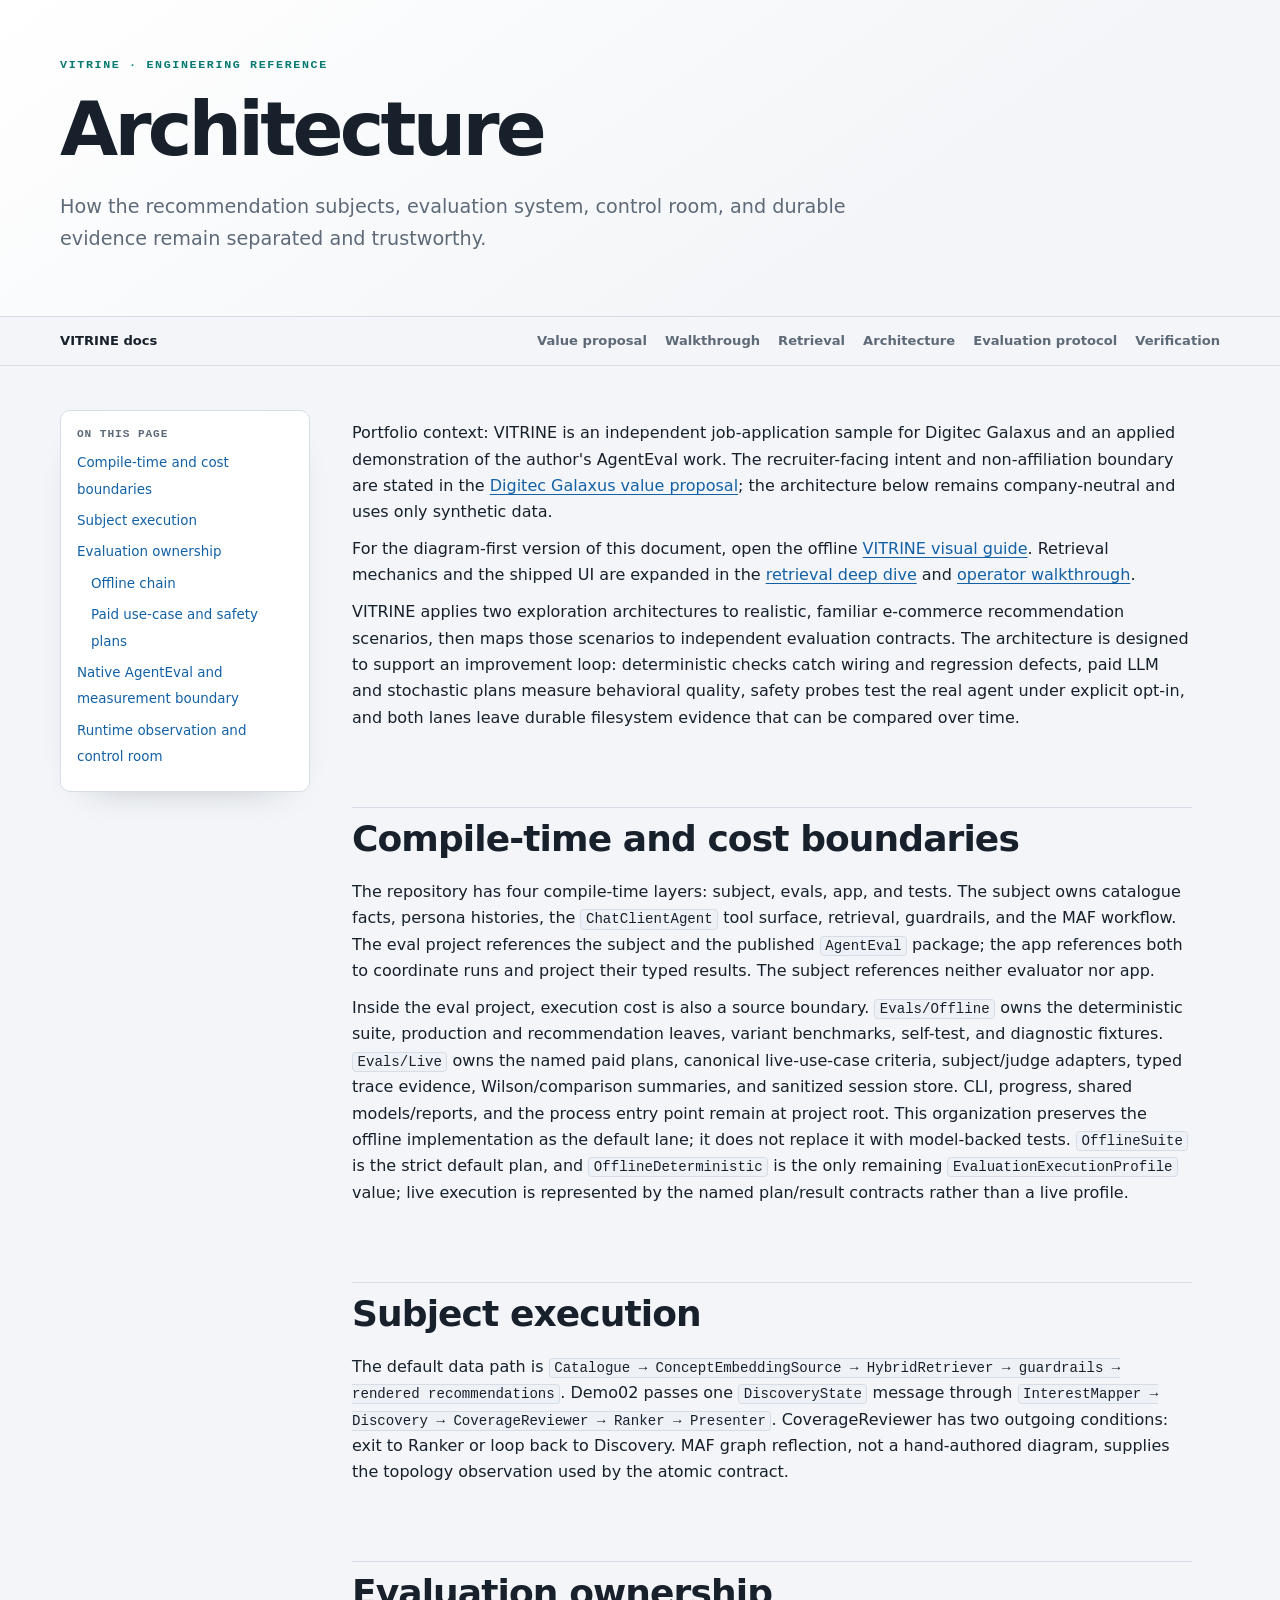
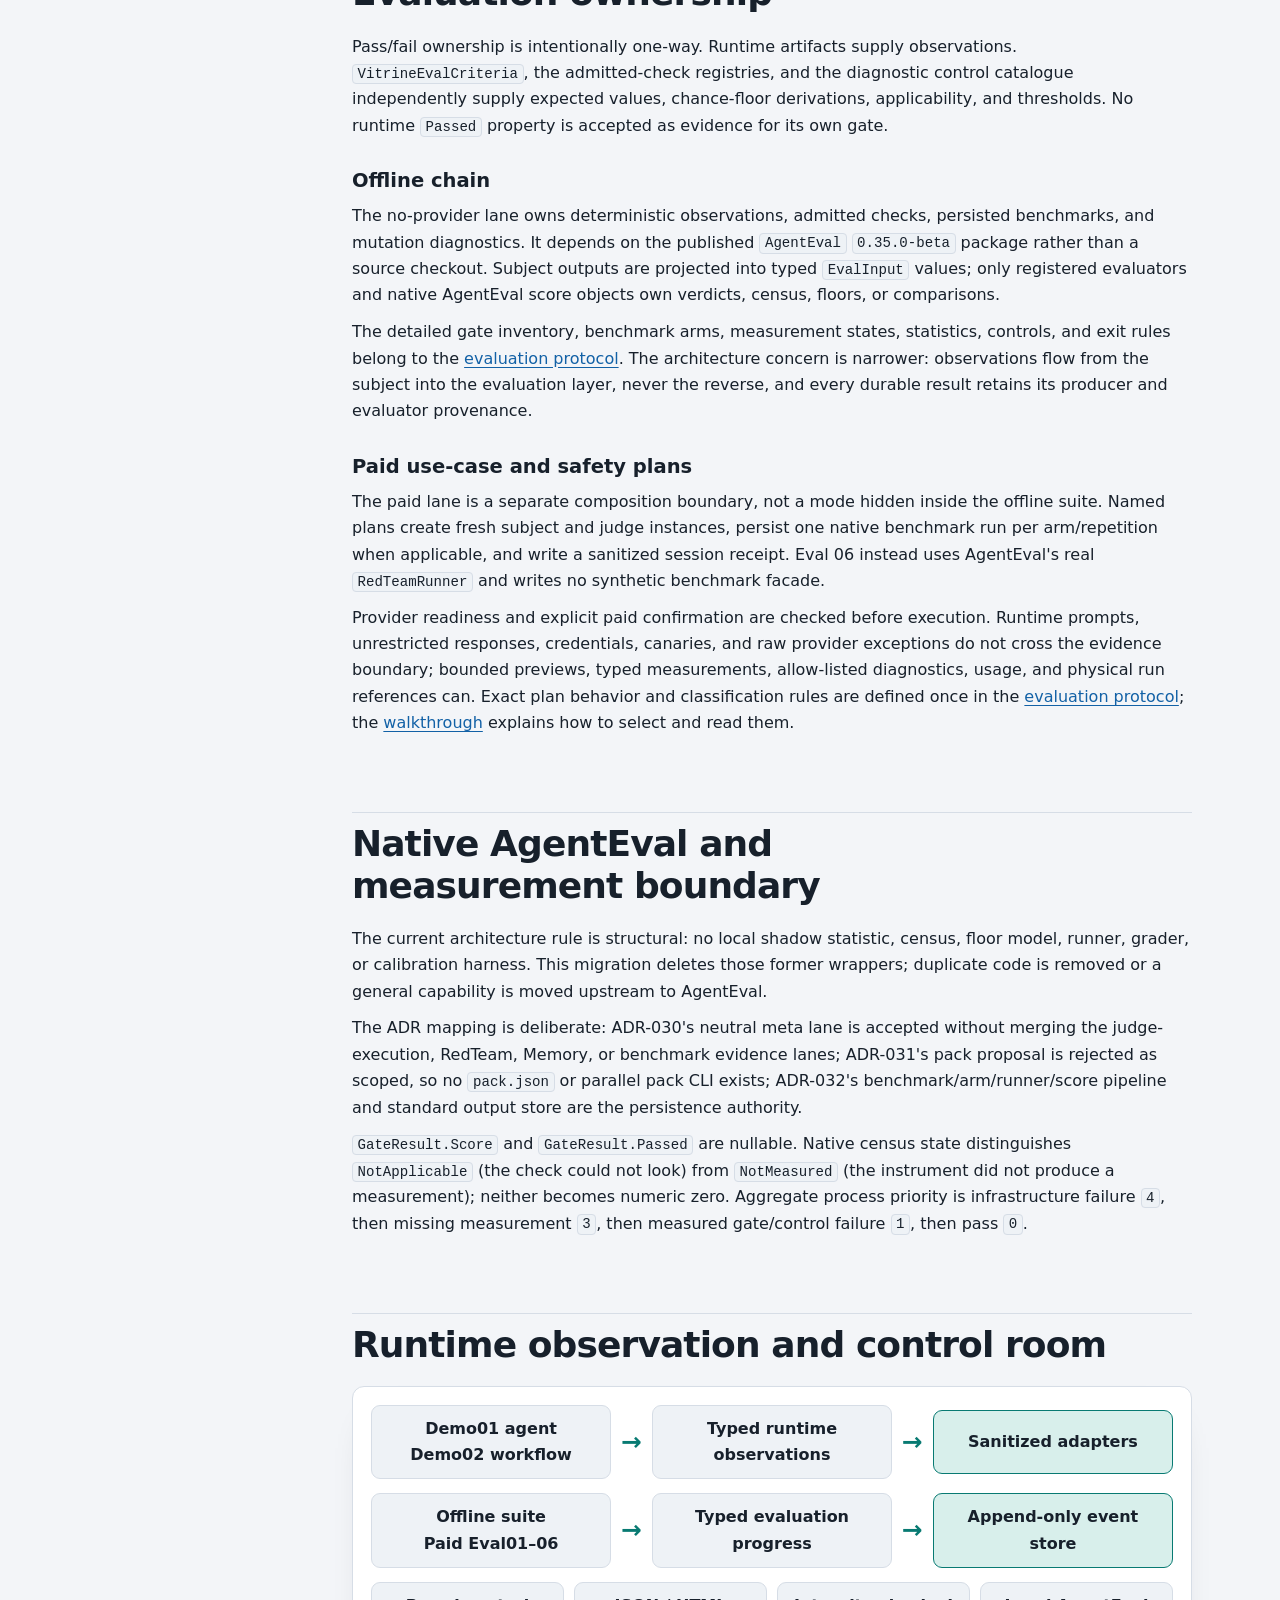
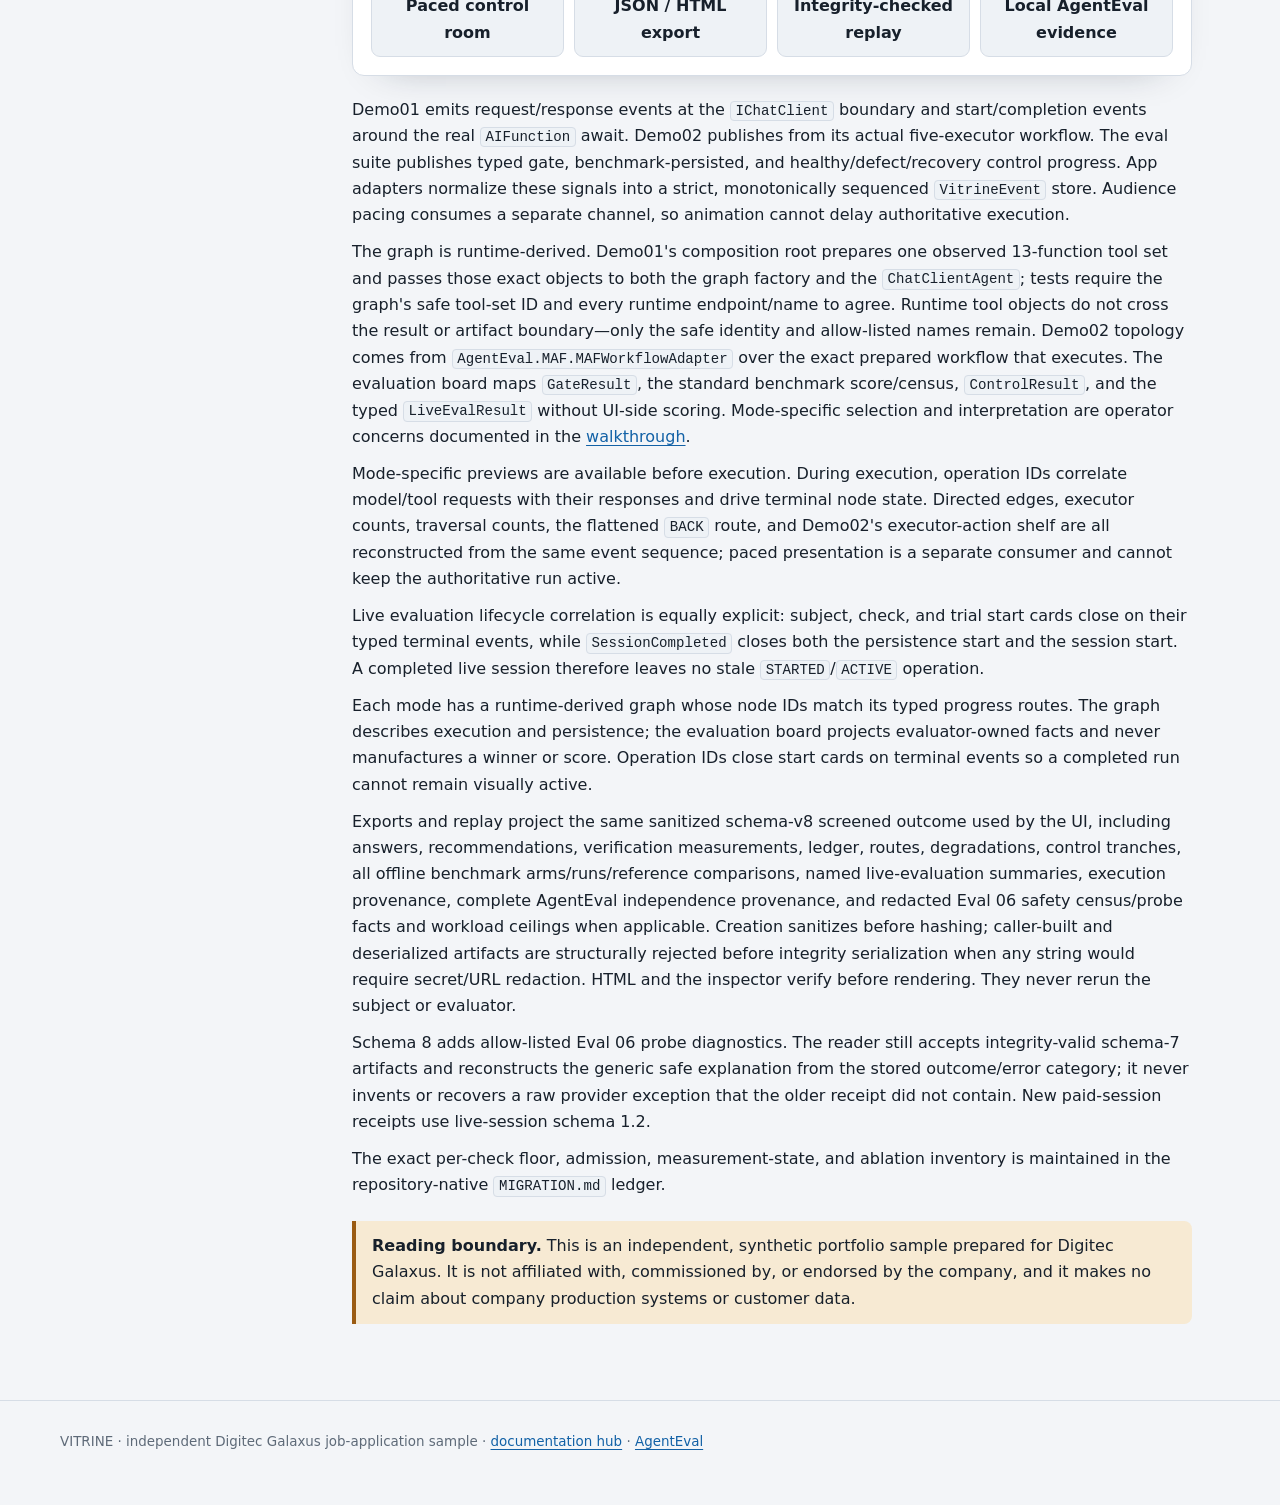
==== docs/Vitrine-Architecture.html @ ef1398a2 "Initial public release: VITRINE" ====
<!doctype html>
<html lang="en">
<head>
  <meta charset="utf-8">
  <meta name="viewport" content="width=device-width, initial-scale=1">
  <meta name="color-scheme" content="light dark">
  <meta name="description" content="VITRINE architecture: system
ownership, runtime data flow, evaluation boundaries, graph provenance,
persistence, replay, and security.">
  <title>Architecture · VITRINE</title>
  <link rel="stylesheet" href="assets/vitrine-doc-page.css">
</head>
<body>
<a class="skip" href="#content">Skip to content</a>
<header class="hero"><div class="wrap">
  <div class="eyebrow">VITRINE · Engineering reference</div>
  <h1>Architecture</h1>
  <p class="lead">How the recommendation subjects, evaluation system,
control room, and durable evidence remain separated and trustworthy.</p>
</div></header>
<nav class="topnav" aria-label="VITRINE documentation">
  <div class="wrap">
    <a href="index.html">VITRINE docs</a>
    <a href="Vitrine-Digitec-Galaxus-Value-Proposal.html">Value proposal</a>
    <a href="Vitrine-Walkthrough.html">Walkthrough</a>
    <a href="Vitrine-Retrieval-Deep-Dive.html">Retrieval</a>
    <a href="Vitrine-Architecture.html">Architecture</a>
    <a href="Vitrine-Evaluation-Protocol.html">Evaluation protocol</a>
    <a href="Vitrine-Verification.html">Verification</a>
  </div>
</nav>
<main id="content" class="doc-shell">
<aside class="toc" aria-label="On this page"><strong>On this page</strong><ul>
<li><a href="#compile-time-and-cost-boundaries"
id="toc-compile-time-and-cost-boundaries">Compile-time and cost
boundaries</a></li>
<li><a href="#subject-execution" id="toc-subject-execution">Subject
execution</a></li>
<li><a href="#evaluation-ownership"
id="toc-evaluation-ownership">Evaluation ownership</a>
<ul>
<li><a href="#offline-chain" id="toc-offline-chain">Offline
chain</a></li>
<li><a href="#paid-use-case-and-safety-plans"
id="toc-paid-use-case-and-safety-plans">Paid use-case and safety
plans</a></li>
</ul></li>
<li><a href="#native-agenteval-and-measurement-boundary"
id="toc-native-agenteval-and-measurement-boundary">Native AgentEval and
measurement boundary</a></li>
<li><a href="#runtime-observation-and-control-room"
id="toc-runtime-observation-and-control-room">Runtime observation and
control room</a></li>
</ul></aside>
<article class="prose">
<!-- SPDX-License-Identifier: MIT -->

<p>Portfolio context: VITRINE is an independent job-application sample
for Digitec Galaxus and an applied demonstration of the author's
AgentEval work. The recruiter-facing intent and non-affiliation boundary
are stated in the <a
href="Vitrine-Digitec-Galaxus-Value-Proposal.html">Digitec Galaxus value
proposal</a>; the architecture below remains company-neutral and uses
only synthetic data.</p>
<p>For the diagram-first version of this document, open the offline <a
href="index.html">VITRINE visual guide</a>. Retrieval mechanics and the
shipped UI are expanded in the <a
href="Vitrine-Retrieval-Deep-Dive.html">retrieval deep dive</a> and <a
href="Vitrine-Walkthrough.html#reading">operator walkthrough</a>.</p>
<p>VITRINE applies two exploration architectures to realistic, familiar
e-commerce recommendation scenarios, then maps those scenarios to
independent evaluation contracts. The architecture is designed to
support an improvement loop: deterministic checks catch wiring and
regression defects, paid LLM and stochastic plans measure behavioral
quality, safety probes test the real agent under explicit opt-in, and
both lanes leave durable filesystem evidence that can be compared over
time.</p>
<h2 id="compile-time-and-cost-boundaries">Compile-time and cost
boundaries</h2>
<p>The repository has four compile-time layers: subject, evals, app, and
tests. The subject owns catalogue facts, persona histories, the
<code>ChatClientAgent</code> tool surface, retrieval, guardrails, and
the MAF workflow. The eval project references the subject and the
published <code>AgentEval</code> package; the app references both to
coordinate runs and project their typed results. The subject references
neither evaluator nor app.</p>
<p>Inside the eval project, execution cost is also a source boundary.
<code>Evals/Offline</code> owns the deterministic suite, production and
recommendation leaves, variant benchmarks, self-test, and diagnostic
fixtures. <code>Evals/Live</code> owns the named paid plans, canonical
live-use-case criteria, subject/judge adapters, typed trace evidence,
Wilson/comparison summaries, and sanitized session store. CLI, progress,
shared models/reports, and the process entry point remain at project
root. This organization preserves the offline implementation as the
default lane; it does not replace it with model-backed tests.
<code>OfflineSuite</code> is the strict default plan, and
<code>OfflineDeterministic</code> is the only remaining
<code>EvaluationExecutionProfile</code> value; live execution is
represented by the named plan/result contracts rather than a live
profile.</p>
<h2 id="subject-execution">Subject execution</h2>
<p>The default data path is
<code>Catalogue → ConceptEmbeddingSource → HybridRetriever → guardrails → rendered recommendations</code>.
Demo02 passes one <code>DiscoveryState</code> message through
<code>InterestMapper → Discovery → CoverageReviewer → Ranker → Presenter</code>.
CoverageReviewer has two outgoing conditions: exit to Ranker or loop
back to Discovery. MAF graph reflection, not a hand-authored diagram,
supplies the topology observation used by the atomic contract.</p>
<h2 id="evaluation-ownership">Evaluation ownership</h2>
<p>Pass/fail ownership is intentionally one-way. Runtime artifacts
supply observations. <code>VitrineEvalCriteria</code>, the
admitted-check registries, and the diagnostic control catalogue
independently supply expected values, chance-floor derivations,
applicability, and thresholds. No runtime <code>Passed</code> property
is accepted as evidence for its own gate.</p>
<h3 id="offline-chain">Offline chain</h3>
  <p>The no-provider lane owns deterministic observations, admitted checks,
  persisted benchmarks, and mutation diagnostics. It depends on the
  published <code>AgentEval</code> <code>0.35.0-beta</code> package rather
  than a source checkout. Subject outputs are projected into typed
  <code>EvalInput</code> values; only registered evaluators and native
  AgentEval score objects own verdicts, census, floors, or comparisons.</p>
  <p>The detailed gate inventory, benchmark arms, measurement states,
  statistics, controls, and exit rules belong to the <a
  href="Vitrine-Evaluation-Protocol.html#offline-suite">evaluation
  protocol</a>. The architecture concern is narrower: observations flow
  from the subject into the evaluation layer, never the reverse, and every
  durable result retains its producer and evaluator provenance.</p>
<h3 id="paid-use-case-and-safety-plans">Paid use-case and safety
plans</h3>
  <p>The paid lane is a separate composition boundary, not a mode hidden
  inside the offline suite. Named plans create fresh subject and judge
  instances, persist one native benchmark run per arm/repetition when
  applicable, and write a sanitized session receipt. Eval 06 instead uses
  AgentEval's real <code>RedTeamRunner</code> and writes no synthetic
  benchmark facade.</p>
  <p>Provider readiness and explicit paid confirmation are checked before
  execution. Runtime prompts, unrestricted responses, credentials,
  canaries, and raw provider exceptions do not cross the evidence boundary;
  bounded previews, typed measurements, allow-listed diagnostics, usage,
  and physical run references can. Exact plan behavior and classification
  rules are defined once in the <a
  href="Vitrine-Evaluation-Protocol.html#evaluation-plans-and-source-lanes">evaluation
  protocol</a>; the <a href="Vitrine-Walkthrough.html#evals">walkthrough</a>
  explains how to select and read them.</p>
<h2 id="native-agenteval-and-measurement-boundary">Native AgentEval and
measurement boundary</h2>
<p>The current architecture rule is structural: no local shadow
statistic, census, floor model, runner, grader, or calibration harness.
This migration deletes those former wrappers; duplicate code is removed
or a general capability is moved upstream to AgentEval.</p>
<p>The ADR mapping is deliberate: ADR-030's neutral meta lane is
accepted without merging the judge-execution, RedTeam, Memory, or
benchmark evidence lanes; ADR-031's pack proposal is rejected as scoped,
so no <code>pack.json</code> or parallel pack CLI exists; ADR-032's
benchmark/arm/runner/score pipeline and standard output store are the
persistence authority.</p>
<p><code>GateResult.Score</code> and <code>GateResult.Passed</code> are
nullable. Native census state distinguishes <code>NotApplicable</code>
(the check could not look) from <code>NotMeasured</code> (the instrument
did not produce a measurement); neither becomes numeric zero. Aggregate
process priority is infrastructure failure <code>4</code>, then missing
measurement <code>3</code>, then measured gate/control failure
<code>1</code>, then pass <code>0</code>.</p>
<h2 id="runtime-observation-and-control-room">Runtime observation and
control room</h2>
<div class="flow-diagram" role="img" aria-label="Runtime subjects and evaluation plans emit typed observations. Adapters sanitize them into an append-only event store, which independently feeds the paced user interface, versioned exports, and pure replay. Native benchmark runs and sanitized live-session receipts are also persisted to the local AgentEval filesystem store.">
  <div class="flow-row">
    <div class="flow-node">Demo01 agent<br>Demo02 workflow</div>
    <span class="flow-arrow" aria-hidden="true">→</span>
    <div class="flow-node">Typed runtime<br>observations</div>
    <span class="flow-arrow" aria-hidden="true">→</span>
    <div class="flow-node accent">Sanitized adapters</div>
  </div>
  <div class="flow-row">
    <div class="flow-node">Offline suite<br>Paid Eval01–06</div>
    <span class="flow-arrow" aria-hidden="true">→</span>
    <div class="flow-node">Typed evaluation<br>progress</div>
    <span class="flow-arrow" aria-hidden="true">→</span>
    <div class="flow-node accent">Append-only event store</div>
  </div>
  <div class="flow-row outputs">
    <div class="flow-node">Paced control room</div>
    <div class="flow-node">JSON / HTML export</div>
    <div class="flow-node">Integrity-checked replay</div>
    <div class="flow-node">Local AgentEval evidence</div>
  </div>
</div>
<p>Demo01 emits request/response events at the <code>IChatClient</code>
boundary and start/completion events around the real
<code>AIFunction</code> await. Demo02 publishes from its actual
five-executor workflow. The eval suite publishes typed gate,
benchmark-persisted, and healthy/defect/recovery control progress. App
adapters normalize these signals into a strict, monotonically sequenced
<code>VitrineEvent</code> store. Audience pacing consumes a separate
channel, so animation cannot delay authoritative execution.</p>
<p>The graph is runtime-derived. Demo01's composition root prepares one
observed 13-function tool set and passes those exact objects to both the
graph factory and the <code>ChatClientAgent</code>; tests require the
graph's safe tool-set ID and every runtime endpoint/name to agree.
Runtime tool objects do not cross the result or artifact boundary—only
the safe identity and allow-listed names remain. Demo02 topology comes
from <code>AgentEval.MAF.MAFWorkflowAdapter</code> over the exact
prepared workflow that executes. The evaluation board maps
<code>GateResult</code>, the standard benchmark score/census,
<code>ControlResult</code>, and the typed <code>LiveEvalResult</code>
without UI-side scoring. Mode-specific selection and interpretation are
operator concerns documented in the <a
href="Vitrine-Walkthrough.html">walkthrough</a>.</p>
<p>Mode-specific previews are available before execution. During
execution, operation IDs correlate model/tool requests with their
responses and drive terminal node state. Directed edges, executor
counts, traversal counts, the flattened <code>BACK</code> route, and
Demo02's executor-action shelf are all reconstructed from the same event
sequence; paced presentation is a separate consumer and cannot keep the
authoritative run active.</p>
<p>Live evaluation lifecycle correlation is equally explicit: subject,
check, and trial start cards close on their typed terminal events, while
<code>SessionCompleted</code> closes both the persistence start and the
session start. A completed live session therefore leaves no stale
<code>STARTED</code>/<code>ACTIVE</code> operation.</p>
<p>Each mode has a runtime-derived graph whose node IDs match its typed
progress routes. The graph describes execution and persistence; the
evaluation board projects evaluator-owned facts and never manufactures a
winner or score. Operation IDs close start cards on terminal events so a
completed run cannot remain visually active.</p>
<p>Exports and replay project the same sanitized schema-v8 screened
outcome used by the UI, including answers, recommendations, verification
measurements, ledger, routes, degradations, control tranches, all
offline benchmark arms/runs/reference comparisons, named live-evaluation
summaries, execution provenance, complete AgentEval independence
provenance, and redacted Eval 06 safety census/probe facts and workload
ceilings when applicable. Creation sanitizes before hashing;
caller-built and deserialized artifacts are structurally rejected before
integrity serialization when any string would require secret/URL
redaction. HTML and the inspector verify before rendering. They never
rerun the subject or evaluator.</p>
<p>Schema 8 adds allow-listed Eval 06 probe diagnostics. The reader
still accepts integrity-valid schema-7 artifacts and reconstructs the
generic safe explanation from the stored outcome/error category; it
never invents or recovers a raw provider exception that the older
receipt did not contain. New paid-session receipts use live-session
schema 1.2.</p>
<p>The exact per-check floor, admission, measurement-state, and ablation
inventory is maintained in the repository-native <code>MIGRATION.md</code> ledger.</p>
<div class="note"><strong>Reading boundary.</strong> This is an independent, synthetic portfolio sample prepared for Digitec Galaxus. It is not affiliated with, commissioned by, or endorsed by the company, and it makes no claim about company production systems or customer data.</div>
</article>
</main>
<footer><div class="wrap">VITRINE · independent Digitec Galaxus job-application sample · <a href="index.html">documentation hub</a> · <a href="https://github.com/AgentEvalHQ/AgentEval">AgentEval</a></div></footer>
</body>
</html>
---- docs/assets/vitrine-doc-page.css ----
:root {
  --paper:#f3f5f8; --surface:#fff; --surface-2:#eef2f6; --ink:#17202b; --muted:#5e6a78;
  --line:#d6dde6; --blue:#1261a6; --blue-soft:#dcecff; --teal:#087a72; --teal-soft:#d8efeb;
  --amber:#9a5b12; --amber-soft:#f7ead3; --red:#a13a37; --red-soft:#f7dfdd;
  --shadow:0 16px 40px -32px rgba(16,28,44,.45);
}
@media (prefers-color-scheme:dark) {
  :root {
    --paper:#0b1119; --surface:#121b27; --surface-2:#182433; --ink:#edf3fa; --muted:#9aa9bb;
    --line:#29394d; --blue:#75baff; --blue-soft:#123255; --teal:#64d4c7; --teal-soft:#123a38;
    --amber:#f1bd73; --amber-soft:#3d2b14; --red:#ff918a; --red-soft:#44201f;
    --shadow:0 18px 42px -30px rgba(0,0,0,.85);
  }
}
* { box-sizing:border-box }
html { scroll-behavior:smooth }
body { margin:0; background:var(--paper); color:var(--ink); font:16px/1.65 system-ui,-apple-system,"Segoe UI",sans-serif }
a { color:var(--blue); text-underline-offset:3px }
code,.mono { font-family:ui-monospace,"Cascadia Mono",Consolas,monospace }
code { background:var(--surface-2); border:1px solid var(--line); border-radius:4px; padding:.08em .32em; font-size:.88em }
.skip { position:absolute; left:-9999px; top:8px; background:var(--surface); padding:8px 12px; z-index:100 }
.skip:focus { left:8px }
.wrap { width:min(1160px,calc(100% - 36px)); margin-inline:auto }
.hero { padding:58px 0 42px; border-bottom:1px solid var(--line); background:linear-gradient(145deg,var(--surface),var(--paper) 70%) }
.eyebrow { color:var(--teal); font:700 .73rem/1.2 ui-monospace,Consolas,monospace; letter-spacing:.14em; text-transform:uppercase }
h1,h2,h3,h4 { line-height:1.15; text-wrap:balance }
h1 { font-size:clamp(2.3rem,6vw,4.7rem); letter-spacing:-.05em; margin:.18em 0 .15em }
.lead { max-width:820px; color:var(--muted); font-size:clamp(1.03rem,2vw,1.2rem) }
.topnav { position:sticky; top:0; z-index:20; border-bottom:1px solid var(--line); background:color-mix(in srgb,var(--paper) 90%,transparent); backdrop-filter:blur(12px) }
.topnav .wrap { min-height:48px; display:flex; align-items:center; gap:18px; overflow-x:auto; white-space:nowrap }
.topnav a { color:var(--muted); text-decoration:none; font-size:.82rem; font-weight:700 }
.topnav a:first-child { color:var(--ink); margin-right:auto }
.doc-shell { width:min(1160px,calc(100% - 36px)); margin:0 auto; display:grid; grid-template-columns:250px minmax(0,1fr); gap:42px; padding:44px 0 76px }
.toc { position:sticky; top:68px; align-self:start; max-height:calc(100vh - 90px); overflow:auto; padding:16px; border:1px solid var(--line); border-radius:10px; background:var(--surface); box-shadow:var(--shadow) }
.toc strong { display:block; margin-bottom:8px; font:700 .7rem/1.3 ui-monospace,Consolas,monospace; letter-spacing:.08em; text-transform:uppercase; color:var(--muted) }
.toc ul { list-style:none; margin:0; padding-left:0 }
.toc ul ul { padding-left:14px }
.toc li { margin:5px 0 }
.toc a { text-decoration:none; font-size:.84rem }
.prose { min-width:0; max-width:840px }
.prose h2 { margin:2.1em 0 .55em; padding-top:10px; border-top:1px solid var(--line); font-size:clamp(1.55rem,3vw,2.25rem); letter-spacing:-.025em }
.prose h2:first-child { margin-top:0; border-top:0; padding-top:0 }
.prose h3 { margin:1.6em 0 .45em; font-size:1.22rem }
.prose h4 { margin:1.3em 0 .35em }
.prose p { margin:.65em 0 }
.prose ul,.prose ol { padding-left:1.35rem }
.prose li + li { margin-top:.3em }
.prose blockquote { margin:1.25em 0; padding:10px 16px; border-left:4px solid var(--teal); background:var(--teal-soft); border-radius:0 8px 8px 0 }
.prose blockquote p { margin:.3em 0 }
.prose table { width:100%; border-collapse:collapse; margin:1.25em 0; display:block; overflow-x:auto; background:var(--surface); border:1px solid var(--line); border-radius:9px }
.prose th,.prose td { text-align:left; vertical-align:top; padding:9px 11px; border-bottom:1px solid var(--line); min-width:110px }
.prose th { background:var(--surface-2); color:var(--muted); font:700 .7rem/1.3 ui-monospace,Consolas,monospace; letter-spacing:.06em; text-transform:uppercase }
.prose tr:last-child td { border-bottom:0 }
.prose pre { overflow-x:auto; background:#0a111b; color:#e6edf5; padding:16px 18px; border-radius:9px; border:1px solid #29384b; line-height:1.6 }
.prose pre code { border:0; padding:0; background:transparent; color:inherit }
.prose hr { border:0; border-top:1px solid var(--line); margin:2em 0 }
.prose img { max-width:100%; height:auto; border:1px solid var(--line); border-radius:10px }
.flow-diagram { margin:1.3em 0; padding:18px; display:grid; gap:14px; border:1px solid var(--line); border-radius:12px; background:var(--surface); box-shadow:var(--shadow) }
.flow-row { display:grid; grid-template-columns:minmax(0,1fr) auto minmax(0,1fr) auto minmax(0,1fr); gap:10px; align-items:center }
.flow-row.outputs { grid-template-columns:repeat(4,minmax(0,1fr)) }
.flow-node { min-height:64px; display:grid; place-items:center; padding:10px; border:1px solid var(--line); border-radius:9px; background:var(--surface-2); text-align:center; font-weight:650 }
.flow-node.accent { border-color:var(--teal); background:var(--teal-soft) }
.flow-arrow { color:var(--teal); font-size:1.55rem; font-weight:800 }
.note { margin-top:22px; padding:12px 16px; border-left:4px solid var(--amber); background:var(--amber-soft); border-radius:0 8px 8px 0 }
footer { border-top:1px solid var(--line); padding:30px 0 52px; color:var(--muted); font-size:.84rem }
:focus-visible { outline:3px solid var(--blue); outline-offset:3px }
@media (max-width:900px) { .doc-shell { grid-template-columns:1fr } .toc { position:static; max-height:none } }
@media (max-width:600px) { .wrap,.doc-shell { width:min(100% - 24px,1160px) } .hero { padding-top:42px } .flow-row,.flow-row.outputs { grid-template-columns:1fr } .flow-arrow { transform:rotate(90deg); justify-self:center } }
@media (prefers-reduced-motion:reduce) { html { scroll-behavior:auto } }
@media print { .topnav,.toc,.skip { display:none } .doc-shell { display:block; width:100% } body { background:#fff;color:#111 } }
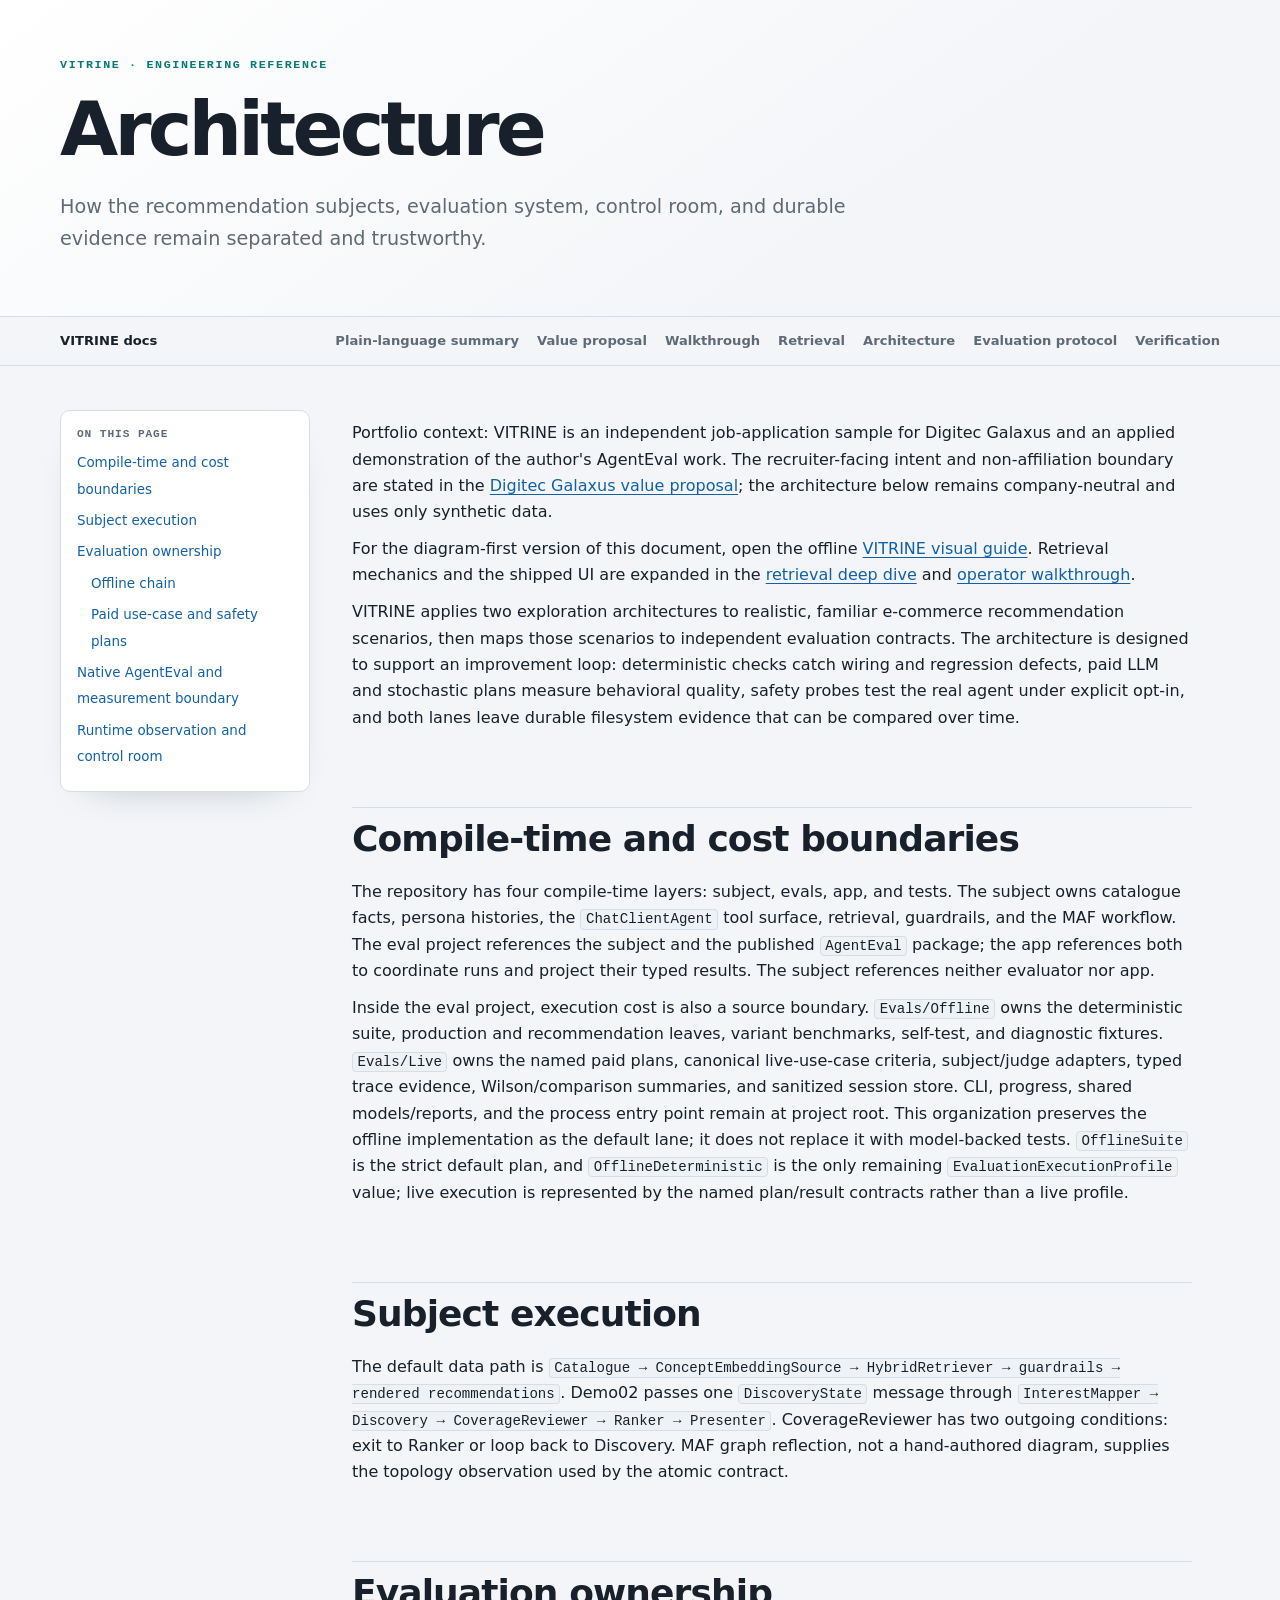
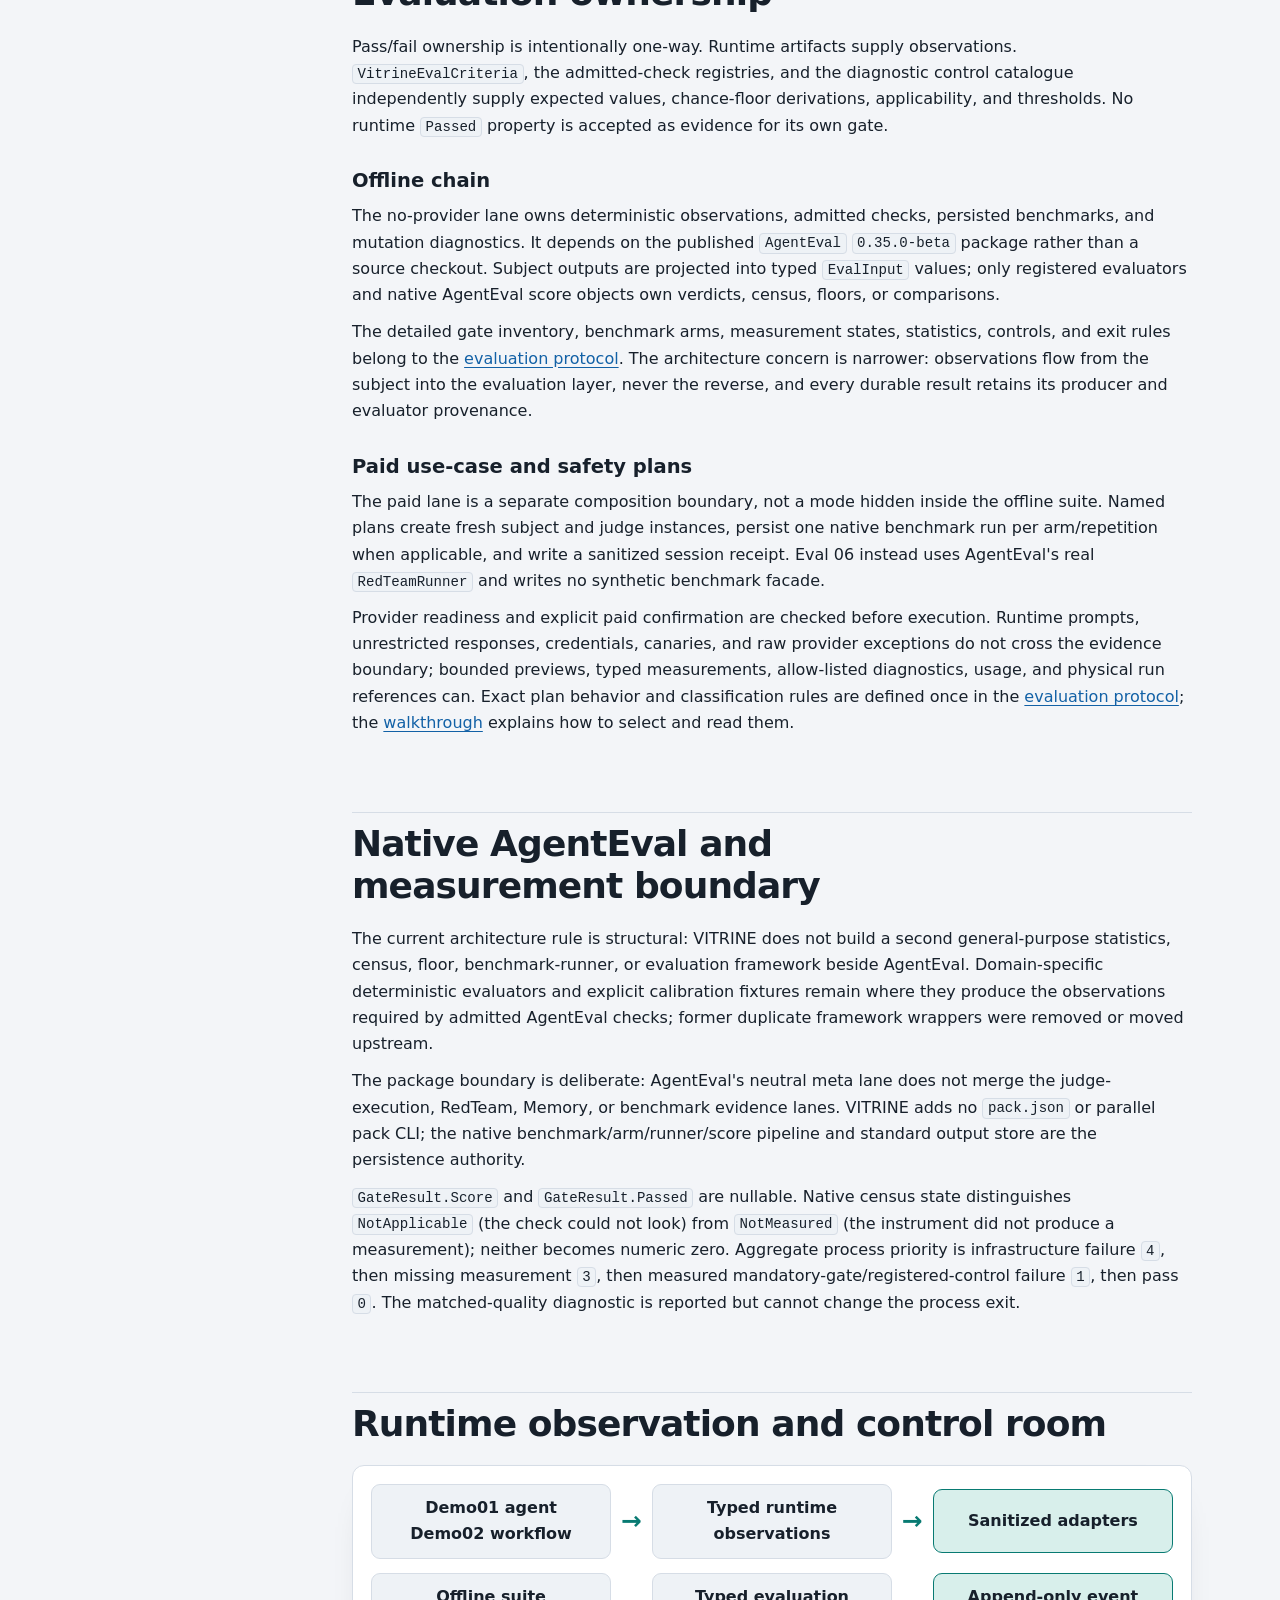
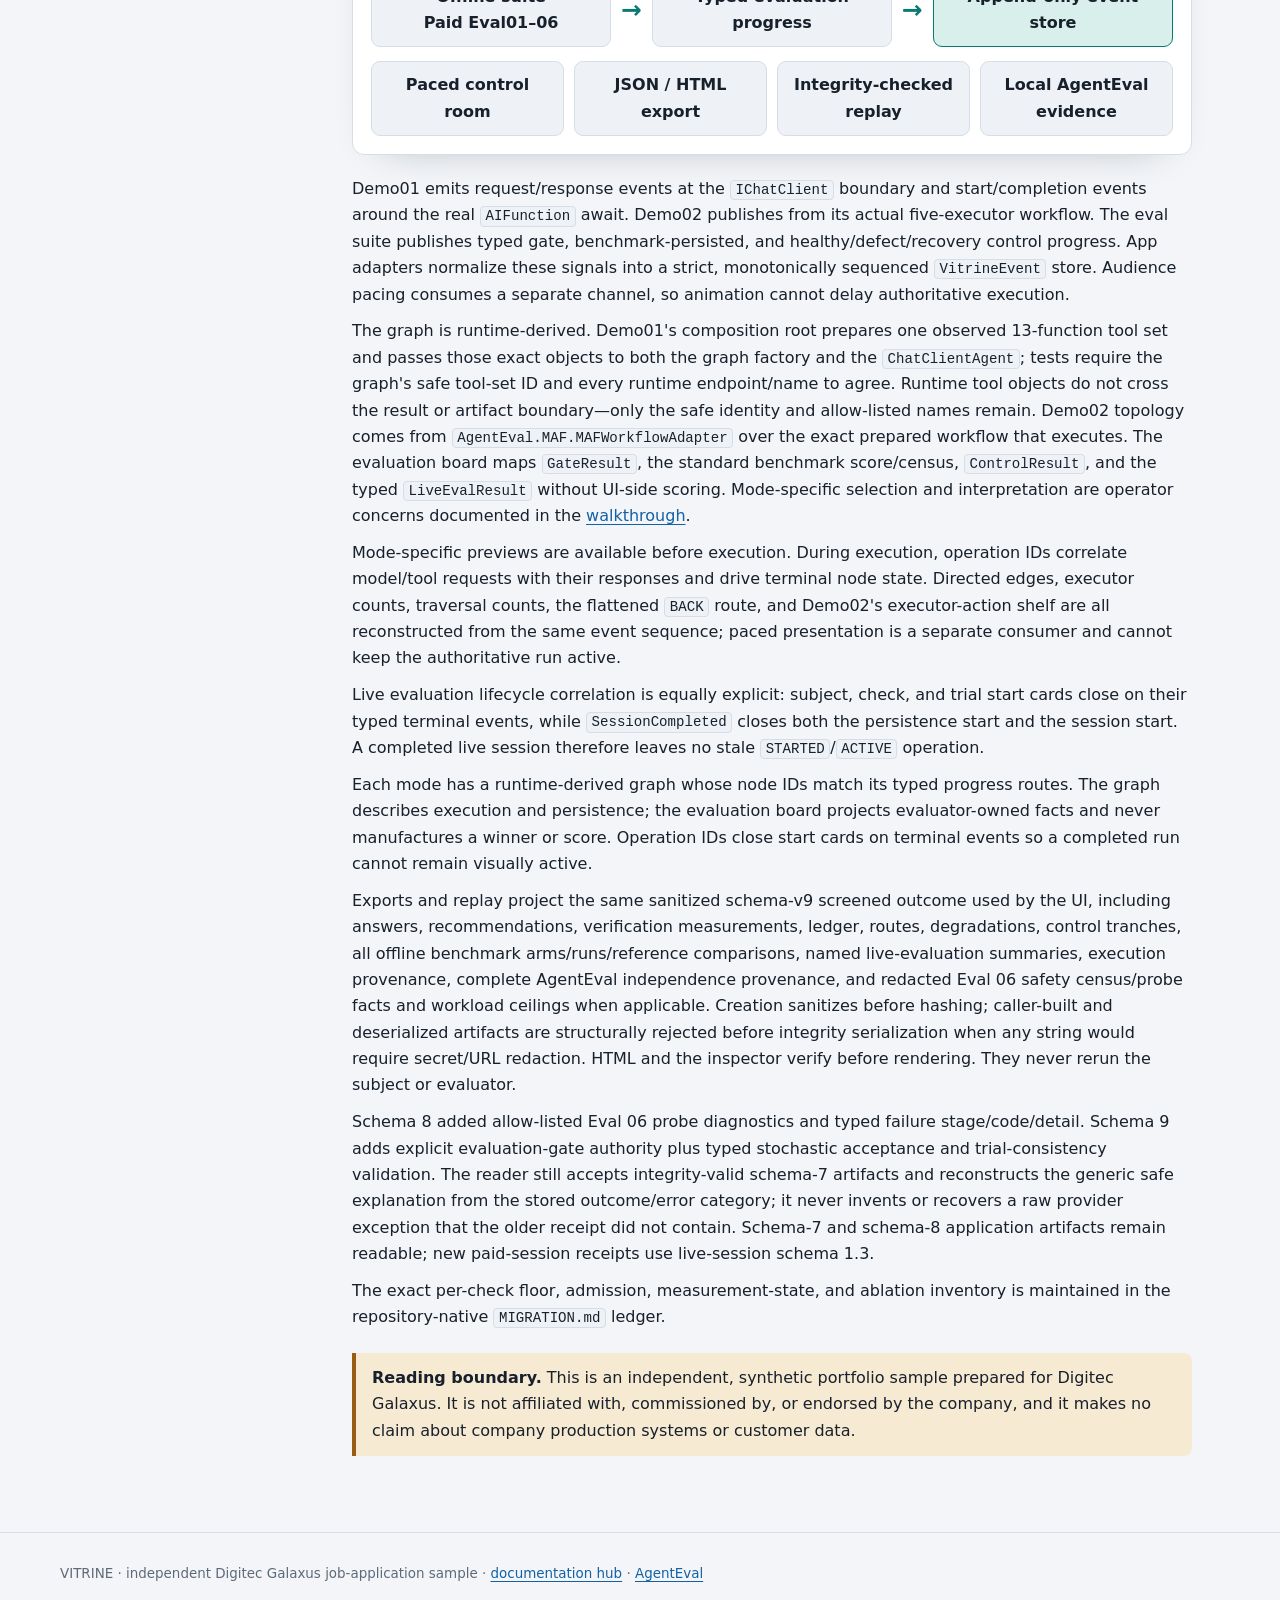
==== commit e6fadcc4: "Harden VITRINE evaluation evidence and publication UX" ====
--- a/docs/Vitrine-Architecture.html
+++ b/docs/Vitrine-Architecture.html
@@ -8,6 +8,13 @@
 ownership, runtime data flow, evaluation boundaries, graph provenance,
 persistence, replay, and security.">
   <title>Architecture · VITRINE</title>
+  <meta name="author" content="José Luis Latorre Millas">
+  <link rel="canonical" href="https://azuresamurai.blog/Vitrine/Vitrine-Architecture.html">
+  <meta property="og:type" content="article">
+  <meta property="og:title" content="Architecture · VITRINE">
+  <meta property="og:description" content="VITRINE ownership, runtime flow, trust boundaries, persistence, and replay architecture.">
+  <meta property="og:url" content="https://azuresamurai.blog/Vitrine/Vitrine-Architecture.html">
+  <meta property="og:image" content="https://azuresamurai.blog/Vitrine/images/vitrine-control-room.png">
   <link rel="stylesheet" href="assets/vitrine-doc-page.css">
 </head>
 <body>
@@ -21,6 +28,7 @@
 <nav class="topnav" aria-label="VITRINE documentation">
   <div class="wrap">
     <a href="index.html">VITRINE docs</a>
+    <a href="Vitrine-One-Page-Summary.html">Plain-language summary</a>
     <a href="Vitrine-Digitec-Galaxus-Value-Proposal.html">Value proposal</a>
     <a href="Vitrine-Walkthrough.html">Walkthrough</a>
     <a href="Vitrine-Retrieval-Deep-Dive.html">Retrieval</a>
@@ -145,14 +153,15 @@
   explains how to select and read them.</p>
 <h2 id="native-agenteval-and-measurement-boundary">Native AgentEval and
 measurement boundary</h2>
-<p>The current architecture rule is structural: no local shadow
-statistic, census, floor model, runner, grader, or calibration harness.
-This migration deletes those former wrappers; duplicate code is removed
-or a general capability is moved upstream to AgentEval.</p>
-<p>The ADR mapping is deliberate: ADR-030's neutral meta lane is
-accepted without merging the judge-execution, RedTeam, Memory, or
-benchmark evidence lanes; ADR-031's pack proposal is rejected as scoped,
-so no <code>pack.json</code> or parallel pack CLI exists; ADR-032's
+<p>The current architecture rule is structural: VITRINE does not build a
+second general-purpose statistics, census, floor, benchmark-runner, or
+evaluation framework beside AgentEval. Domain-specific deterministic
+evaluators and explicit calibration fixtures remain where they produce the
+observations required by admitted AgentEval checks; former duplicate
+framework wrappers were removed or moved upstream.</p>
+<p>The package boundary is deliberate: AgentEval's neutral meta lane
+does not merge the judge-execution, RedTeam, Memory, or benchmark evidence
+lanes. VITRINE adds no <code>pack.json</code> or parallel pack CLI; the native
 benchmark/arm/runner/score pipeline and standard output store are the
 persistence authority.</p>
 <p><code>GateResult.Score</code> and <code>GateResult.Passed</code> are
@@ -160,8 +169,9 @@
 (the check could not look) from <code>NotMeasured</code> (the instrument
 did not produce a measurement); neither becomes numeric zero. Aggregate
 process priority is infrastructure failure <code>4</code>, then missing
-measurement <code>3</code>, then measured gate/control failure
-<code>1</code>, then pass <code>0</code>.</p>
+measurement <code>3</code>, then measured mandatory-gate/registered-control failure
+<code>1</code>, then pass <code>0</code>. The matched-quality diagnostic is reported but cannot
+change the process exit.</p>
 <h2 id="runtime-observation-and-control-room">Runtime observation and
 control room</h2>
 <div class="flow-diagram" role="img" aria-label="Runtime subjects and evaluation plans emit typed observations. Adapters sanitize them into an append-only event store, which independently feeds the paced user interface, versioned exports, and pure replay. Native benchmark runs and sanitized live-session receipts are also persisted to the local AgentEval filesystem store.">
@@ -224,7 +234,7 @@
 evaluation board projects evaluator-owned facts and never manufactures a
 winner or score. Operation IDs close start cards on terminal events so a
 completed run cannot remain visually active.</p>
-<p>Exports and replay project the same sanitized schema-v8 screened
+<p>Exports and replay project the same sanitized schema-v9 screened
 outcome used by the UI, including answers, recommendations, verification
 measurements, ledger, routes, degradations, control tranches, all
 offline benchmark arms/runs/reference comparisons, named live-evaluation
@@ -235,12 +245,13 @@
 integrity serialization when any string would require secret/URL
 redaction. HTML and the inspector verify before rendering. They never
 rerun the subject or evaluator.</p>
-<p>Schema 8 adds allow-listed Eval 06 probe diagnostics. The reader
-still accepts integrity-valid schema-7 artifacts and reconstructs the
+<p>Schema 8 added allow-listed Eval 06 probe diagnostics and typed failure
+stage/code/detail. Schema 9 adds explicit evaluation-gate authority plus typed stochastic
+acceptance and trial-consistency validation. The reader still accepts integrity-valid schema-7 artifacts and reconstructs the
 generic safe explanation from the stored outcome/error category; it
 never invents or recovers a raw provider exception that the older
-receipt did not contain. New paid-session receipts use live-session
-schema 1.2.</p>
+receipt did not contain. Schema-7 and schema-8 application artifacts remain readable; new
+paid-session receipts use live-session schema 1.3.</p>
 <p>The exact per-check floor, admission, measurement-state, and ablation
 inventory is maintained in the repository-native <code>MIGRATION.md</code> ledger.</p>
 <div class="note"><strong>Reading boundary.</strong> This is an independent, synthetic portfolio sample prepared for Digitec Galaxus. It is not affiliated with, commissioned by, or endorsed by the company, and it makes no claim about company production systems or customer data.</div>
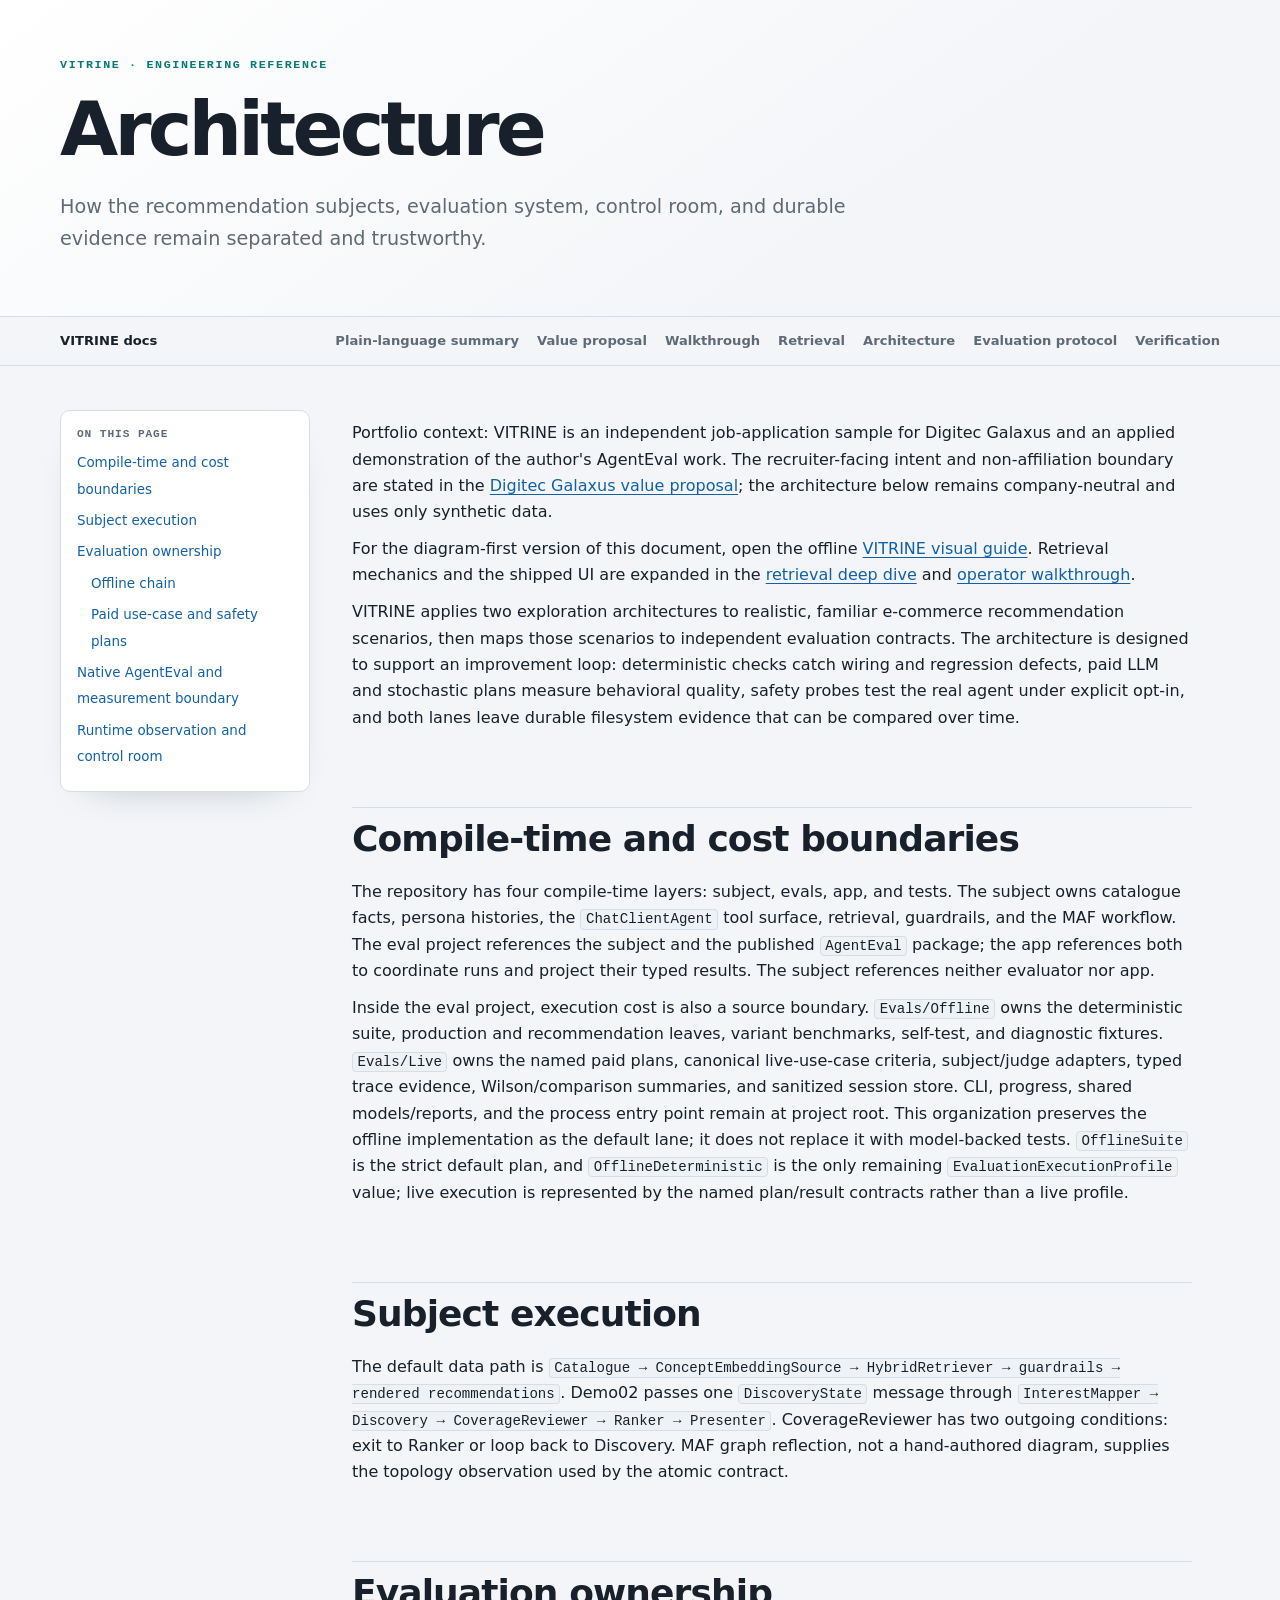
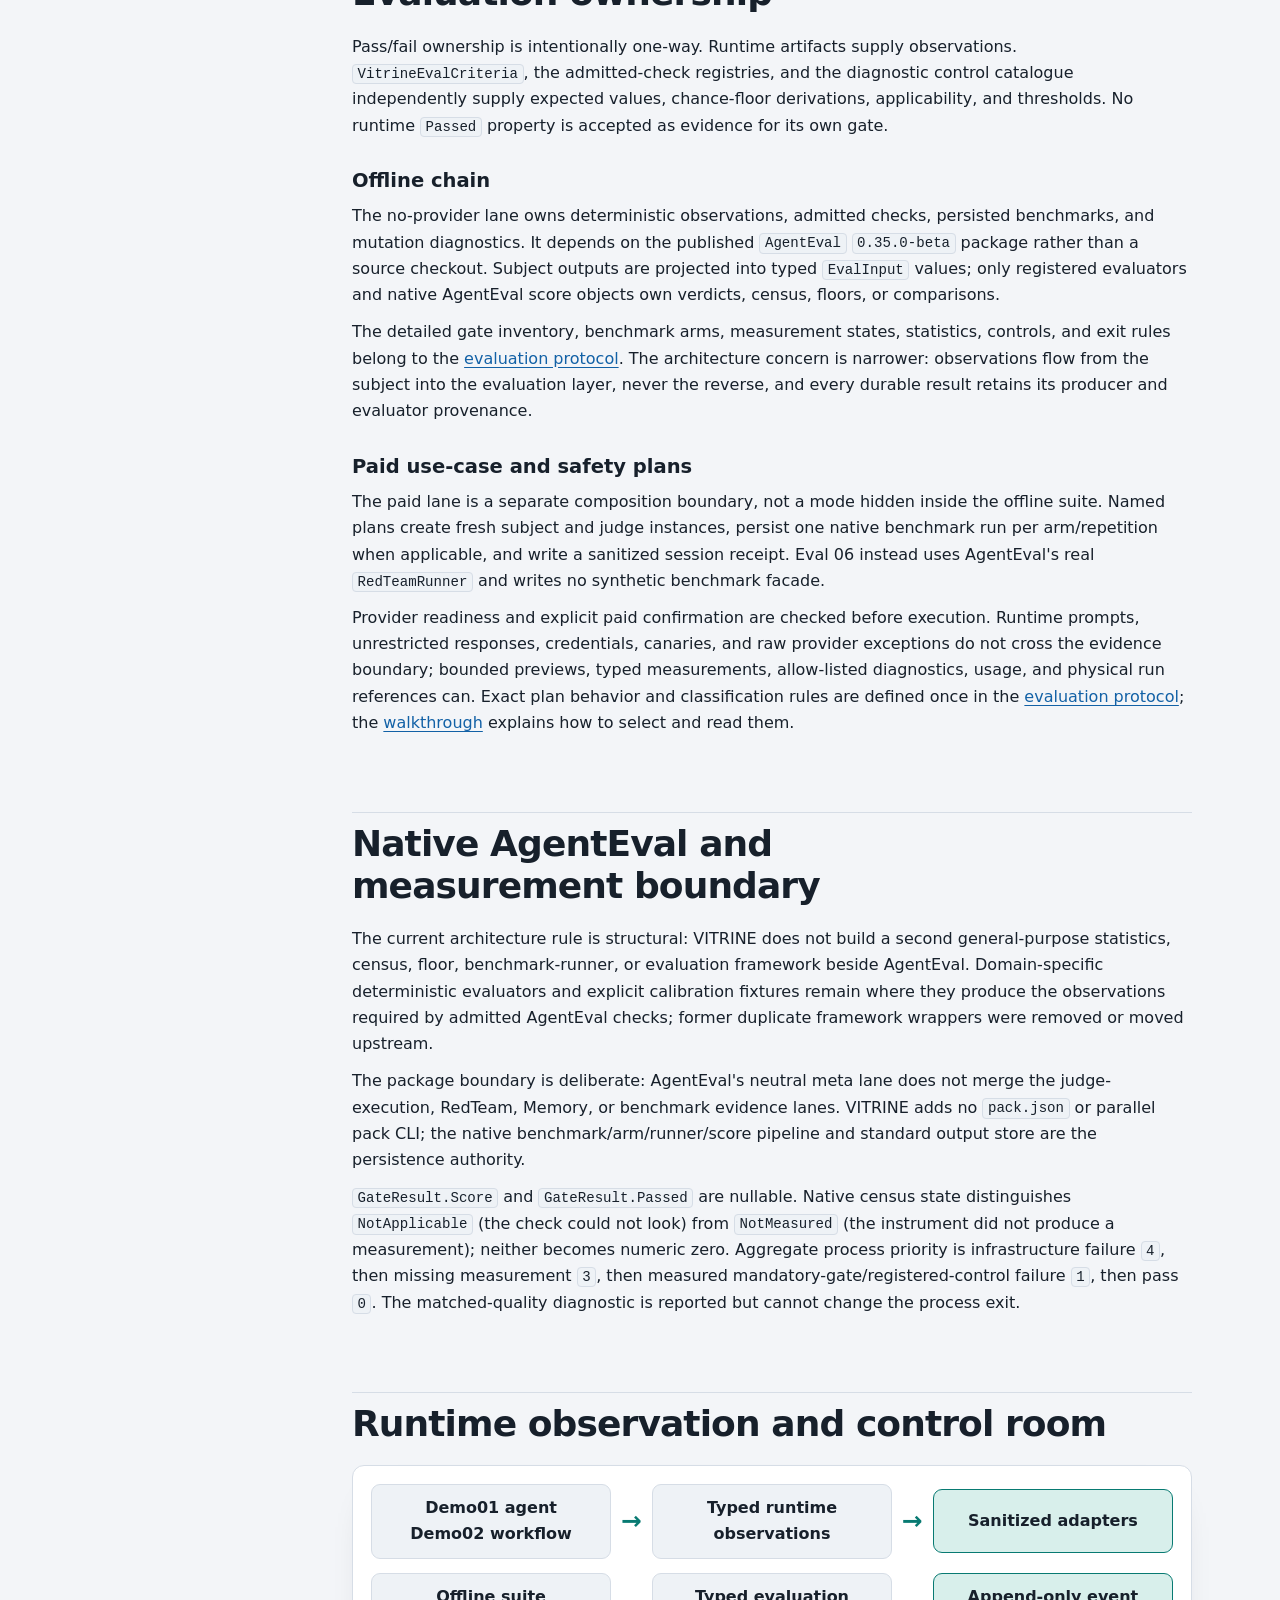
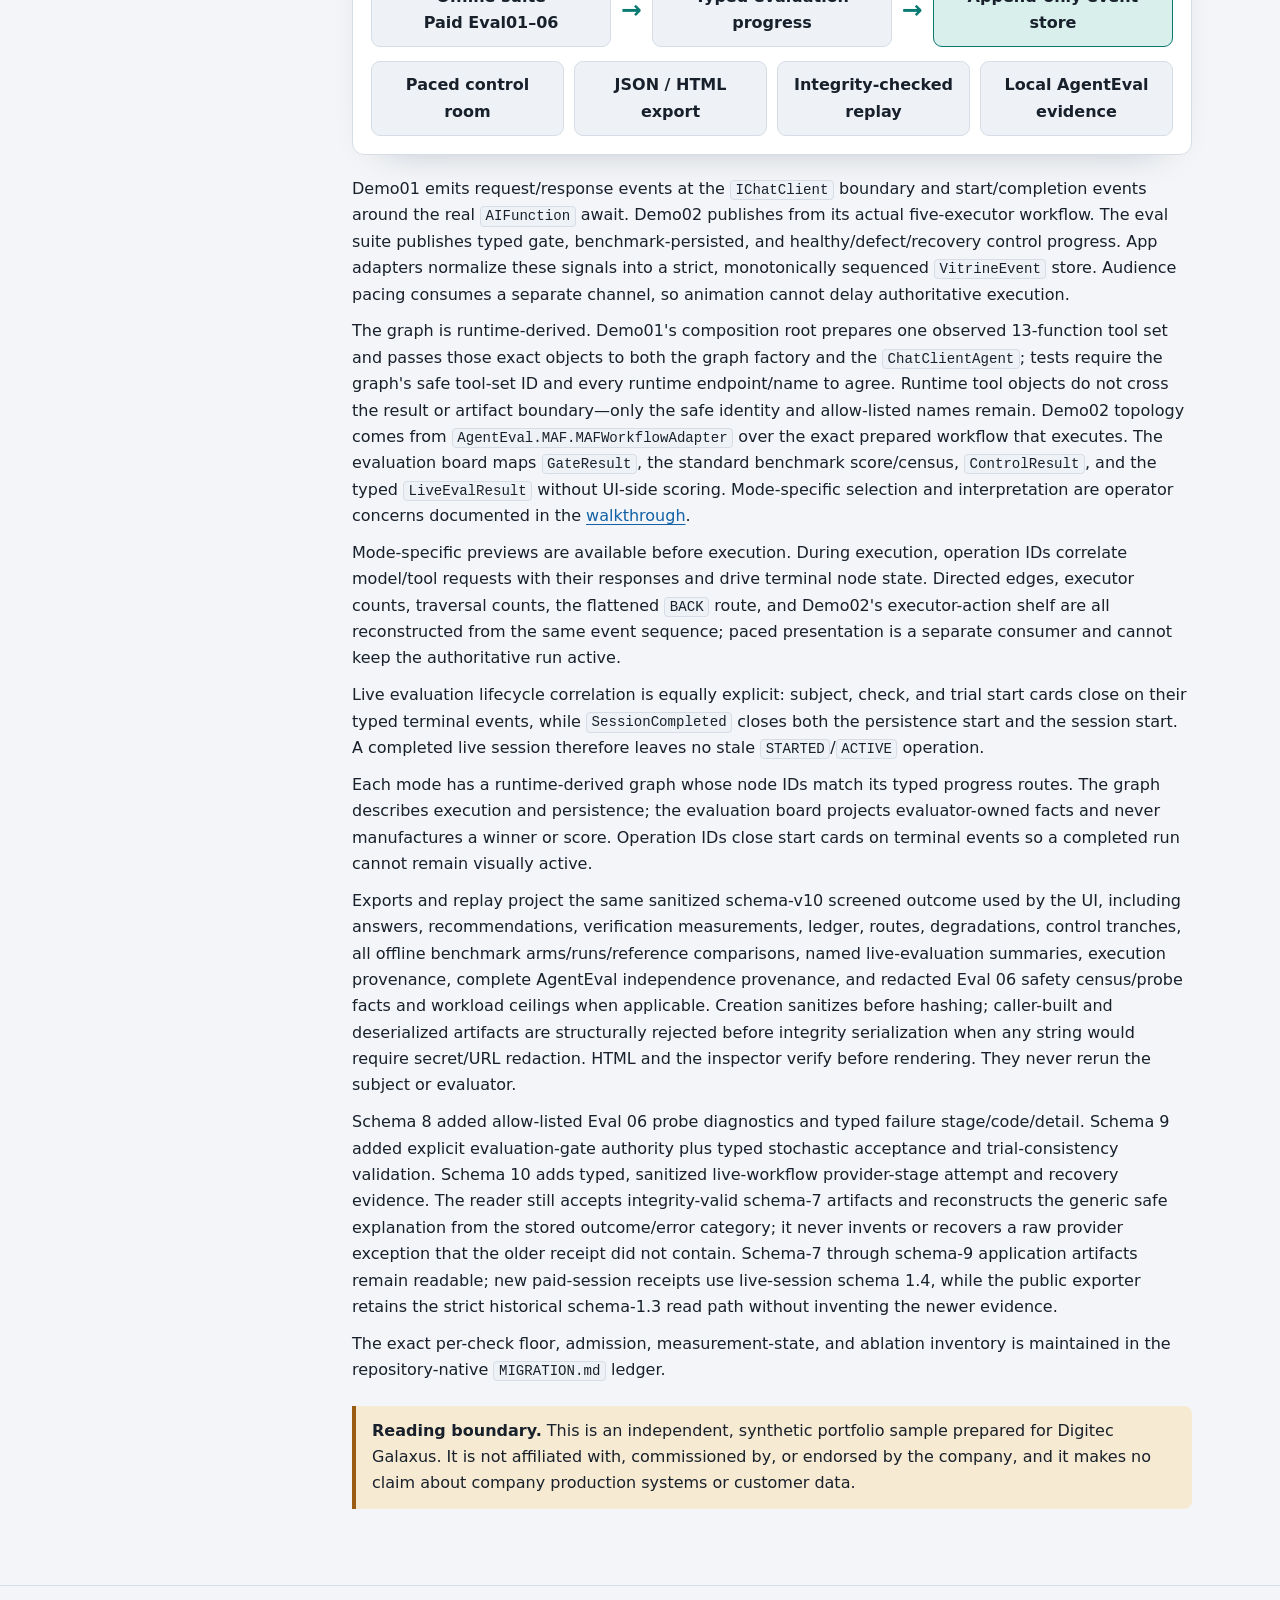
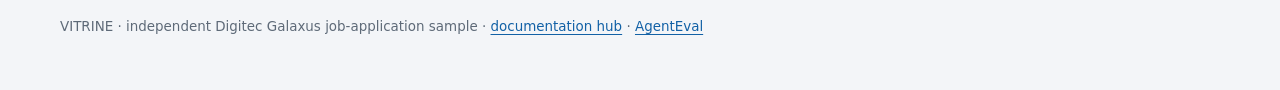
==== commit f58a747b: "docs: publish sanitized Eval02 evidence" ====
--- a/docs/Vitrine-Architecture.html
+++ b/docs/Vitrine-Architecture.html
@@ -234,7 +234,7 @@
 evaluation board projects evaluator-owned facts and never manufactures a
 winner or score. Operation IDs close start cards on terminal events so a
 completed run cannot remain visually active.</p>
-<p>Exports and replay project the same sanitized schema-v9 screened
+<p>Exports and replay project the same sanitized schema-v10 screened
 outcome used by the UI, including answers, recommendations, verification
 measurements, ledger, routes, degradations, control tranches, all
 offline benchmark arms/runs/reference comparisons, named live-evaluation
@@ -246,12 +246,14 @@
 redaction. HTML and the inspector verify before rendering. They never
 rerun the subject or evaluator.</p>
 <p>Schema 8 added allow-listed Eval 06 probe diagnostics and typed failure
-stage/code/detail. Schema 9 adds explicit evaluation-gate authority plus typed stochastic
-acceptance and trial-consistency validation. The reader still accepts integrity-valid schema-7 artifacts and reconstructs the
+stage/code/detail. Schema 9 added explicit evaluation-gate authority plus typed stochastic
+acceptance and trial-consistency validation. Schema 10 adds typed, sanitized live-workflow
+provider-stage attempt and recovery evidence. The reader still accepts integrity-valid schema-7 artifacts and reconstructs the
 generic safe explanation from the stored outcome/error category; it
 never invents or recovers a raw provider exception that the older
-receipt did not contain. Schema-7 and schema-8 application artifacts remain readable; new
-paid-session receipts use live-session schema 1.3.</p>
+receipt did not contain. Schema-7 through schema-9 application artifacts remain readable; new
+paid-session receipts use live-session schema 1.4, while the public exporter retains the strict
+historical schema-1.3 read path without inventing the newer evidence.</p>
 <p>The exact per-check floor, admission, measurement-state, and ablation
 inventory is maintained in the repository-native <code>MIGRATION.md</code> ledger.</p>
 <div class="note"><strong>Reading boundary.</strong> This is an independent, synthetic portfolio sample prepared for Digitec Galaxus. It is not affiliated with, commissioned by, or endorsed by the company, and it makes no claim about company production systems or customer data.</div>
